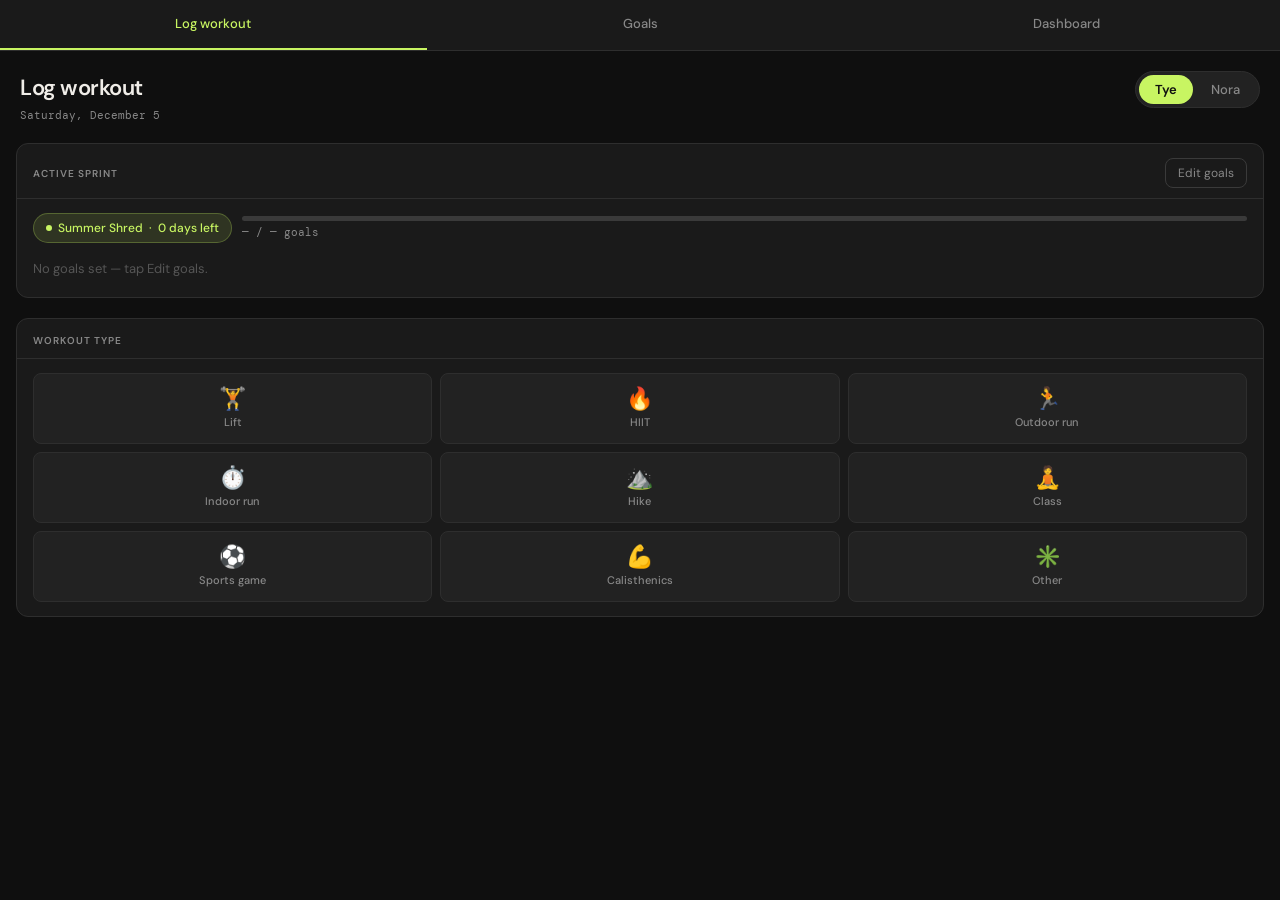
==== index.html @ f5553353 "Add files via upload" ====
<!DOCTYPE html>
<html lang="en">
<head>
<meta charset="UTF-8">
<meta name="viewport" content="width=device-width, initial-scale=1.0, maximum-scale=1.0">
<title>Workout Log</title>
<link rel="preconnect" href="https://fonts.googleapis.com">
<link href="https://fonts.googleapis.com/css2?family=DM+Mono:wght@400;500&family=DM+Sans:wght@300;400;500;600&display=swap" rel="stylesheet">
<link rel="stylesheet" href="styles.css">
</head>
<body>

<canvas id="confetti-canvas"></canvas>

<nav class="nav">
  <button class="nav-tab active" onclick="showPage('log')">Log workout</button>
  <button class="nav-tab" onclick="showPage('goals')">Goals</button>
  <a class="nav-tab" href="dashboard.html" style="text-decoration:none;">Dashboard</a>
</nav>

<!-- ═══════════ PAGE: LOG ═══════════ -->
<div class="page active" id="page-log">
  <div class="header">
    <div>
      <div class="header-title">Log workout</div>
      <div class="header-date" id="today-date"></div>
    </div>
    <div class="user-toggle">
      <button class="user-btn active" onclick="selectUser(this,'tye')">Tye</button>
      <button class="user-btn" onclick="selectUser(this,'nora')">Nora</button>
    </div>
  </div>

  <div class="section">
    <div class="section-head">
      <span>Active sprint</span>
      <button class="small-btn" onclick="showPage('goals')">Edit goals</button>
    </div>
    <div class="section-body">
      <div class="sprint-row">
        <div class="sprint-pill">
          <span class="dot"></span>
          <span id="log-sprint-name">—</span> · <span id="log-sprint-days">—</span>
        </div>
        <div class="sprint-progress-wrap">
          <div class="sprint-progress-track">
            <div class="sprint-progress-fill" id="sprint-prog-fill" style="width:0%;"></div>
          </div>
          <div class="sprint-progress-label" id="sprint-prog-label">— / — goals</div>
        </div>
      </div>
      <div id="log-goals-preview">
        <div style="font-size:13px;color:var(--hint);padding:4px 0;">Loading goals…</div>
      </div>
    </div>
  </div>

  <div class="section">
    <div class="section-head">Workout type</div>
    <div class="type-grid">
      <div class="type-card" onclick="selectType(this,'lift')"><span class="icon">🏋️</span><span>Lift</span></div>
      <div class="type-card" onclick="selectType(this,'hiit')"><span class="icon">🔥</span><span>HIIT</span></div>
      <div class="type-card" onclick="selectType(this,'outdoor-run')"><span class="icon">🏃</span><span>Outdoor run</span></div>
      <div class="type-card" onclick="selectType(this,'indoor-run')"><span class="icon">⏱️</span><span>Indoor run</span></div>
      <div class="type-card" onclick="selectType(this,'hike')"><span class="icon">⛰️</span><span>Hike</span></div>
      <div class="type-card" onclick="selectType(this,'class')"><span class="icon">🧘</span><span>Class</span></div>
      <div class="type-card" onclick="selectType(this,'sports')"><span class="icon">⚽</span><span>Sports game</span></div>
      <div class="type-card" onclick="selectType(this,'calisthenics')"><span class="icon">💪</span><span>Calisthenics</span></div>
      <div class="type-card" onclick="selectType(this,'other')"><span class="icon">✳️</span><span>Other</span></div>
    </div>
  </div>

  <div id="dynamic-area"></div>

  <div class="section" id="feel-section" style="display:none;">
    <div class="section-head">How'd it feel?</div>
    <div class="section-body">
      <div class="feel-row">
        <button class="feel-btn" onclick="selectFeel(this,1)">😴</button>
        <button class="feel-btn" onclick="selectFeel(this,2)">😕</button>
        <button class="feel-btn" onclick="selectFeel(this,3)">😐</button>
        <button class="feel-btn" onclick="selectFeel(this,4)">💪</button>
        <button class="feel-btn" onclick="selectFeel(this,5)">🔥</button>
      </div>
      <div class="feel-labels"><span>Dead</span><span>Meh</span><span>Ok</span><span>Good</span><span>Fire</span></div>
      <div class="divider"></div>
      <div class="field">
        <label>Notes</label>
        <textarea id="notes-field" placeholder="PRs, how you felt, what to adjust next time…"></textarea>
      </div>
    </div>
  </div>

  <div class="submit-wrap" id="submit-wrap" style="display:none;">
    <button class="submit-btn" id="submit-btn" onclick="handleSubmit()">Save workout</button>
  </div>
</div>

<!-- ═══════════ PAGE: GOALS ═══════════ -->
<div class="page" id="page-goals">
  <div class="header">
    <div>
      <div class="header-title">Goals</div>
      <div class="header-date">Manage sprints and track progress</div>
    </div>
  </div>

  <div class="section" style="margin-top:20px;">
    <div class="section-head">Current sprint</div>
    <div class="section-body">
      <div style="display:flex;align-items:center;justify-content:space-between;margin-bottom:12px;">
        <div>
          <div style="font-size:15px;font-weight:500;" id="sprint-name-display">—</div>
          <div style="font-size:12px;color:var(--muted);margin-top:2px;" id="sprint-dates-display"></div>
        </div>
        <span style="font-family:'DM Mono',monospace;font-size:12px;color:var(--accent);" id="sprint-days-display"></span>
      </div>
      <div class="sprint-edit-row">
        <input type="text" id="sprint-name-input" placeholder="Sprint name">
      </div>
      <div class="sprint-edit-row" style="margin-top:8px;">
        <input type="date" id="sprint-start-input" title="Start date">
        <input type="date" id="sprint-end-input" title="End date">
      </div>
      <div style="display:flex;gap:8px;margin-top:2px;padding:0 2px;">
        <span style="flex:1;font-size:11px;color:var(--muted);">Start date</span>
        <span style="flex:1;font-size:11px;color:var(--muted);">End date</span>
      </div>
      <button class="add-btn" onclick="saveSprint()">Save sprint</button>
      <button class="add-btn" onclick="resetGoalsAndSprint()" style="margin-top:6px;border-color:rgba(255,95,95,0.3);color:var(--red);">⚠ Clear all goals & sprint (this device)</button>
    </div>
  </div>

  <div class="goals-user-toggle">
    <button class="goals-user-btn active" onclick="switchGoalsUser(this,'tye')">Tye's goals</button>
    <button class="goals-user-btn" onclick="switchGoalsUser(this,'nora')">Nora's goals</button>
  </div>

  <div style="margin:12px 16px 0;" id="goals-container"></div>

  <div class="section" style="margin-top:12px;">
    <div class="section-head">Add new goal</div>
    <div class="section-body">

      <div class="field-group" style="margin-bottom:14px;">
        <div class="field">
          <label>Goal description</label>
          <input type="text" id="new-goal-label" placeholder="e.g. Bench press 225 lbs × 5 reps">
        </div>
      </div>

      <div style="font-size:11px;font-weight:600;letter-spacing:0.07em;text-transform:uppercase;color:var(--muted);margin-bottom:8px;">Goal type</div>
      <div class="goal-type-selector">
        <button class="goal-type-btn active" onclick="selectGoalType(this,'checkbox')">✓ Checkbox</button>
        <button class="goal-type-btn" onclick="selectGoalType(this,'performance')">📈 Performance</button>
        <button class="goal-type-btn" onclick="selectGoalType(this,'count')">🔢 Count</button>
      </div>

      <!-- Checkbox fields -->
      <div class="goal-type-fields show" id="gtf-checkbox">
        <div class="field-group">
          <div class="field"><label>Workout type</label>
            <select id="new-goal-type-cb">
              <option value="lift">Lift</option><option value="outdoor-run">Outdoor run</option>
              <option value="indoor-run">Indoor run</option><option value="hiit">HIIT</option>
              <option value="hike">Hike</option><option value="class">Class</option>
              <option value="sports">Sports</option><option value="calisthenics">Calisthenics</option>
              <option value="other">Other</option>
            </select>
          </div>
        </div>
      </div>

      <!-- Performance fields -->
      <div class="goal-type-fields" id="gtf-performance">
        <div class="field-group cols-2">
          <div class="field"><label>Workout type</label>
            <select id="new-goal-type-perf" onchange="updateMetricOptions()">
              <option value="lift">Lift</option><option value="calisthenics">Calisthenics</option>
              <option value="outdoor-run">Outdoor run</option><option value="indoor-run">Indoor run</option>
              <option value="hike">Hike</option><option value="other">Other</option>
            </select>
          </div>
          <div class="field"><label>Metric</label><select id="new-goal-metric"></select></div>
        </div>
        <div class="field-group" id="perf-exercise-wrap">
          <div class="field"><label>Exercise name</label>
            <div class="autocomplete-wrap">
              <input type="text" id="new-goal-exercise" placeholder="e.g. Bench press"
                oninput="acFilter('new-goal-exercise','ac-goal-ex')"
                onblur="acHide('ac-goal-ex')" autocomplete="off">
              <div class="autocomplete-list" id="ac-goal-ex"></div>
            </div>
          </div>
        </div>
        <div class="field-group cols-2">
          <div class="field"><label>Target value</label>
            <input type="number" id="new-goal-target-val" placeholder="e.g. 5" inputmode="decimal">
          </div>
          <div class="field"><label>Target unit</label>
            <input type="text" id="new-goal-target-unit" placeholder="reps, lbs, min…">
          </div>
        </div>
      </div>

      <!-- Count fields -->
      <div class="goal-type-fields" id="gtf-count">
        <div class="field-group cols-2">
          <div class="field"><label>Workout type</label>
            <select id="new-goal-type-count">
              <option value="hike">Hike</option><option value="lift">Lift</option>
              <option value="outdoor-run">Outdoor run</option><option value="hiit">HIIT</option>
              <option value="class">Class</option><option value="sports">Sports</option>
              <option value="other">Other</option>
            </select>
          </div>
          <div class="field"><label>Target count</label>
            <input type="number" id="new-goal-count-total" placeholder="e.g. 2" inputmode="numeric">
          </div>
        </div>
        <div class="field-group cols-2">
          <div class="field"><label>Unit label</label>
            <input type="text" id="new-goal-count-unit" placeholder="hikes, sessions…">
          </div>
          <div class="field"><label>Min elevation ft (hike only)</label>
            <input type="number" id="new-goal-count-filter" placeholder="e.g. 3000">
          </div>
        </div>
      </div>

      <button class="add-btn" style="margin-top:14px;" onclick="addGoal()">＋ Add goal</button>
    </div>
  </div>
</div>

<div class="toast" id="toast"></div>
<iframe name="submit-frame" id="submit-frame" style="display:none;"></iframe>
<script src="app.js"></script>
</body>
</html>
---- styles.css ----
:root {
  --bg:#0f0f0f;--surface:#1a1a1a;--surface2:#222;--border:#2e2e2e;--border2:#3a3a3a;
  --text:#f0ede8;--muted:#888;--hint:#555;--accent:#c8f562;--accent-dim:rgba(200,245,98,0.12);
  --accent-text:#0f0f0f;--red:#ff5f5f;--amber:#f5a623;--radius:12px;--radius-sm:8px;
  --green-dim:rgba(59,109,17,0.15);
}
*{box-sizing:border-box;margin:0;padding:0;-webkit-tap-highlight-color:transparent;}
body{background:var(--bg);color:var(--text);font-family:'DM Sans',sans-serif;font-size:15px;line-height:1.5;min-height:100vh;padding-bottom:60px;}

/* Nav */
.nav{display:flex;background:var(--surface);border-bottom:1px solid var(--border);position:sticky;top:0;z-index:50;}
.nav-tab{flex:1;padding:14px 8px;text-align:center;font-size:13px;font-weight:500;color:var(--muted);cursor:pointer;border-bottom:2px solid transparent;transition:all 0.15s;background:none;border-top:none;border-left:none;border-right:none;font-family:'DM Sans',sans-serif;}
.nav-tab.active{color:var(--accent);border-bottom-color:var(--accent);}

/* Pages */
.page{display:none;}.page.active{display:block;}

/* Header */
.header{padding:20px 20px 0;display:flex;align-items:flex-start;justify-content:space-between;}
.header-title{font-size:22px;font-weight:600;letter-spacing:-0.5px;}
.header-date{font-family:'DM Mono',monospace;font-size:11px;color:var(--muted);margin-top:3px;}

/* User toggle */
.user-toggle{display:flex;background:var(--surface2);border-radius:30px;padding:3px;gap:2px;border:1px solid var(--border);}
.user-btn{padding:6px 16px;border-radius:30px;border:none;background:transparent;color:var(--muted);font-family:'DM Sans',sans-serif;font-size:13px;font-weight:500;cursor:pointer;transition:all 0.18s;}
.user-btn.active{background:var(--accent);color:var(--accent-text);font-weight:600;}

/* Sections */
.section{margin:20px 16px 0;background:var(--surface);border-radius:var(--radius);border:1px solid var(--border);overflow:hidden;}
.section-head{padding:14px 16px 10px;font-size:10px;font-weight:600;letter-spacing:0.1em;text-transform:uppercase;color:var(--muted);border-bottom:1px solid var(--border);display:flex;align-items:center;justify-content:space-between;}
.section-body{padding:14px 16px;}

/* Sprint row */
.sprint-row{display:flex;align-items:center;gap:10px;margin-bottom:12px;flex-wrap:wrap;}
.sprint-pill{display:inline-flex;align-items:center;gap:6px;background:var(--accent-dim);border:1px solid rgba(200,245,98,0.25);border-radius:30px;padding:5px 12px;font-size:12px;font-weight:500;color:var(--accent);white-space:nowrap;}
.sprint-pill .dot{width:6px;height:6px;border-radius:50%;background:var(--accent);}
.sprint-progress-wrap{flex:1;min-width:80px;}
.sprint-progress-track{height:5px;background:var(--border2);border-radius:3px;overflow:hidden;}
.sprint-progress-fill{height:100%;border-radius:3px;background:var(--accent);transition:width 0.5s ease;}
.sprint-progress-label{font-size:11px;color:var(--muted);margin-top:3px;font-family:'DM Mono',monospace;}

/* Goal preview rows on log page */
.goal-preview-row{display:flex;align-items:center;gap:10px;padding:8px 0;border-bottom:1px solid var(--border);}
.goal-preview-row:last-child{border-bottom:none;}
.goal-preview-row.completed{background:var(--green-dim);margin:0 -16px;padding:8px 16px;}
.goal-preview-label{flex:1;font-size:13px;color:var(--text);}
.goal-preview-label.completed{color:var(--accent);text-decoration:line-through;text-decoration-color:rgba(200,245,98,0.5);}
.goal-preview-right{font-size:12px;color:var(--muted);text-align:right;min-width:90px;}
.goal-preview-right.completed{color:var(--accent);font-weight:500;}

/* Type grid */
.type-grid{display:grid;grid-template-columns:repeat(3,1fr);gap:8px;padding:14px 16px;}
.type-card{display:flex;flex-direction:column;align-items:center;gap:6px;padding:14px 8px;background:var(--surface2);border:1px solid var(--border);border-radius:var(--radius-sm);cursor:pointer;transition:all 0.15s;text-align:center;}
.type-card:active{transform:scale(0.96);}
.type-card.selected{border-color:var(--accent);background:var(--accent-dim);}
.type-card .icon{font-size:22px;line-height:1;}
.type-card span{font-size:11px;font-weight:500;color:var(--muted);line-height:1.2;}
.type-card.selected span{color:var(--accent);}

/* Fields */
.field-group{display:grid;gap:12px;margin-bottom:12px;}
.field-group.cols-2{grid-template-columns:1fr 1fr;}
.field-group.cols-3{grid-template-columns:1fr 1fr 1fr;}
.field-group:last-child{margin-bottom:0;}
.field{display:flex;flex-direction:column;gap:5px;}
.field label{font-size:11px;font-weight:500;text-transform:uppercase;letter-spacing:0.07em;color:var(--muted);}
.field input,.field select,.field textarea{background:var(--surface2);border:1px solid var(--border2);border-radius:var(--radius-sm);color:var(--text);font-family:'DM Sans',sans-serif;font-size:15px;padding:10px 12px;width:100%;outline:none;transition:border-color 0.15s;-webkit-appearance:none;}
.field input:focus,.field select:focus,.field textarea:focus{border-color:var(--accent);}
.field select{background-image:url("data:image/svg+xml,%3Csvg xmlns='http://www.w3.org/2000/svg' width='12' height='8' viewBox='0 0 12 8'%3E%3Cpath d='M1 1l5 5 5-5' stroke='%23888' stroke-width='1.5' fill='none' stroke-linecap='round'/%3E%3C/svg%3E");background-repeat:no-repeat;background-position:right 12px center;padding-right:32px;}
.field textarea{resize:vertical;min-height:72px;}
.field input[type="date"]::-webkit-calendar-picker-indicator{filter:invert(0.6);}

/* Autocomplete */
.autocomplete-wrap{position:relative;}
.autocomplete-list{position:absolute;top:100%;left:0;right:0;background:var(--surface);border:1px solid var(--border2);border-radius:var(--radius-sm);z-index:20;max-height:180px;overflow-y:auto;display:none;box-shadow:0 8px 24px rgba(0,0,0,0.4);}
.autocomplete-list.show{display:block;}
.autocomplete-item{padding:10px 12px;font-size:14px;cursor:pointer;color:var(--text);}
.autocomplete-item:hover{background:var(--accent-dim);color:var(--accent);}
.autocomplete-new{padding:10px 12px;font-size:13px;color:var(--accent);cursor:pointer;border-top:1px solid var(--border);display:flex;align-items:center;gap:6px;}
.autocomplete-new:hover{background:var(--accent-dim);}

/* Lift exercise blocks */
.exercise-block{background:var(--surface2);border:1px solid var(--border);border-radius:var(--radius-sm);margin-bottom:10px;overflow:hidden;}
.exercise-block-head{display:flex;align-items:center;gap:8px;padding:10px 12px;border-bottom:1px solid var(--border);}
.exercise-name{flex:1;background:transparent;border:none;color:var(--text);font-family:'DM Sans',sans-serif;font-size:14px;font-weight:500;outline:none;}
.exercise-name::placeholder{color:var(--hint);}
.remove-btn{background:none;border:none;color:var(--hint);font-size:18px;cursor:pointer;padding:2px 4px;line-height:1;}
.remove-btn:active{color:var(--red);}
.sets-header{display:grid;grid-template-columns:32px 1fr 1fr 1fr 32px;gap:6px;padding:6px 12px;background:rgba(0,0,0,0.2);}
.sets-header span{font-size:10px;font-weight:600;text-transform:uppercase;letter-spacing:0.07em;color:var(--hint);text-align:center;}
.set-row{display:grid;grid-template-columns:32px 1fr 1fr 1fr 32px;gap:6px;padding:6px 12px;border-top:1px solid var(--border);align-items:center;}
.set-num{font-family:'DM Mono',monospace;font-size:12px;color:var(--muted);text-align:center;}
.set-input{background:var(--surface);border:1px solid var(--border);border-radius:6px;color:var(--text);font-family:'DM Mono',monospace;font-size:14px;padding:7px 4px;text-align:center;width:100%;outline:none;}
.set-input:focus{border-color:var(--accent);}
.set-del{background:none;border:none;color:var(--hint);font-size:16px;cursor:pointer;text-align:center;padding:0;}
.set-del:active{color:var(--red);}

/* Buttons */
.add-btn{width:100%;padding:10px;background:none;border:1px dashed var(--border2);border-radius:var(--radius-sm);color:var(--muted);font-family:'DM Sans',sans-serif;font-size:13px;font-weight:500;cursor:pointer;display:flex;align-items:center;justify-content:center;gap:6px;transition:all 0.15s;margin-top:8px;}
.add-btn:active{border-color:var(--accent);color:var(--accent);}
.small-btn{padding:6px 12px;background:none;border:1px solid var(--border2);border-radius:var(--radius-sm);color:var(--muted);font-family:'DM Sans',sans-serif;font-size:12px;cursor:pointer;}
.danger-btn{padding:6px 12px;background:none;border:1px solid rgba(255,95,95,0.3);border-radius:var(--radius-sm);color:var(--red);font-family:'DM Sans',sans-serif;font-size:12px;cursor:pointer;}

/* Feel rating */
.feel-row{display:flex;gap:8px;justify-content:center;padding:4px 0;}
.feel-btn{width:52px;height:52px;border-radius:12px;border:1px solid var(--border);background:var(--surface2);font-size:24px;cursor:pointer;display:flex;align-items:center;justify-content:center;transition:all 0.15s;}
.feel-btn:active{transform:scale(0.9);}
.feel-btn.active{border-color:var(--accent);background:var(--accent-dim);transform:scale(1.08);}
.feel-labels{display:flex;justify-content:space-between;padding:4px 4px 0;}
.feel-labels span{font-size:10px;color:var(--hint);text-align:center;width:52px;}

/* Submit */
.submit-wrap{margin:20px 16px 0;}
.submit-btn{width:100%;padding:16px;background:var(--accent);color:var(--accent-text);border:none;border-radius:var(--radius);font-family:'DM Sans',sans-serif;font-size:16px;font-weight:700;cursor:pointer;transition:opacity 0.15s,transform 0.1s;}
.submit-btn:active{transform:scale(0.98);opacity:0.9;}
.submit-btn:disabled{opacity:0.4;cursor:not-allowed;}

/* Goals page */
.goals-user-toggle{display:flex;gap:8px;margin:20px 16px 0;}
.goals-user-btn{flex:1;padding:10px;border-radius:var(--radius-sm);border:1px solid var(--border);background:var(--surface);color:var(--muted);font-family:'DM Sans',sans-serif;font-size:14px;font-weight:500;cursor:pointer;text-align:center;transition:all 0.15s;}
.goals-user-btn.active{border-color:var(--accent);background:var(--accent-dim);color:var(--accent);}

/* Goal cards */
.goal-card{background:var(--surface);border:1px solid var(--border);border-radius:var(--radius-sm);padding:14px;margin-bottom:10px;transition:all 0.3s;}
.goal-card.achieved{border-color:rgba(200,245,98,0.4);background:linear-gradient(135deg,var(--surface) 0%,rgba(200,245,98,0.05) 100%);}
.goal-card-top{display:flex;align-items:flex-start;justify-content:space-between;gap:8px;margin-bottom:6px;}
.goal-card-label{font-size:14px;font-weight:500;color:var(--text);flex:1;transition:all 0.3s;}
.goal-card-label.achieved{color:var(--accent);text-decoration:line-through;text-decoration-color:rgba(200,245,98,0.6);}
.goal-card-type-pill{font-size:10px;color:var(--muted);background:var(--surface2);border-radius:20px;padding:2px 8px;white-space:nowrap;border:1px solid var(--border);}
.goal-achieved-banner{display:flex;align-items:center;gap:8px;background:var(--green-dim);border:1px solid rgba(200,245,98,0.3);border-radius:var(--radius-sm);padding:8px 12px;margin:6px 0 8px;font-size:13px;font-weight:500;color:var(--accent);}
.goal-card-stat{font-family:'DM Mono',monospace;font-size:13px;color:var(--accent);margin:4px 0 8px;padding:8px 10px;background:var(--accent-dim);border-radius:var(--radius-sm);border:1px solid rgba(200,245,98,0.2);}
.goal-card-stat.empty{color:var(--muted);background:var(--surface2);border-color:var(--border);font-family:'DM Sans',sans-serif;font-style:italic;}
.goal-count-row{display:flex;align-items:center;gap:10px;margin:6px 0 8px;}
.goal-count-track{flex:1;height:5px;background:var(--border2);border-radius:3px;overflow:hidden;}
.goal-count-fill{height:100%;border-radius:3px;background:var(--accent);transition:width 0.4s;}
.goal-count-label{font-family:'DM Mono',monospace;font-size:13px;color:var(--muted);white-space:nowrap;}
.goal-checkbox-row{display:flex;align-items:center;gap:10px;margin:8px 0;}
.goal-checkbox{width:26px;height:26px;border-radius:6px;border:1.5px solid var(--border2);background:var(--surface2);cursor:pointer;display:flex;align-items:center;justify-content:center;font-size:15px;transition:all 0.2s;flex-shrink:0;}
.goal-checkbox.checked{background:var(--accent);border-color:var(--accent);color:var(--accent-text);}
.goal-checkbox-label{font-size:13px;color:var(--muted);transition:all 0.3s;}
.goal-checkbox-label.checked{color:var(--accent);}
.goal-card-actions{display:flex;gap:8px;margin-top:8px;}

/* Sprint editor */
.sprint-edit-row{display:flex;gap:8px;margin-top:10px;}
.sprint-edit-row input{flex:1;background:var(--surface2);border:1px solid var(--border2);border-radius:var(--radius-sm);color:var(--text);font-family:'DM Sans',sans-serif;font-size:14px;padding:8px 10px;outline:none;}
.sprint-edit-row input:focus{border-color:var(--accent);}
.sprint-edit-row input[type="date"]::-webkit-calendar-picker-indicator{filter:invert(0.6);}

/* Add goal form */
.goal-type-selector{display:grid;grid-template-columns:repeat(3,1fr);gap:8px;margin-bottom:14px;}
.goal-type-btn{padding:10px 6px;border-radius:var(--radius-sm);border:1px solid var(--border);background:var(--surface2);color:var(--muted);font-family:'DM Sans',sans-serif;font-size:12px;font-weight:500;cursor:pointer;text-align:center;transition:all 0.15s;}
.goal-type-btn.active{border-color:var(--accent);background:var(--accent-dim);color:var(--accent);}
.goal-type-fields{display:none;}
.goal-type-fields.show{display:block;}

/* Toast */
.toast{position:fixed;bottom:24px;left:50%;transform:translateX(-50%) translateY(80px);background:var(--surface);border:1px solid var(--border2);border-radius:30px;padding:12px 24px;font-size:14px;font-weight:500;color:var(--text);box-shadow:0 8px 32px rgba(0,0,0,0.5);transition:transform 0.3s cubic-bezier(0.34,1.56,0.64,1);white-space:nowrap;z-index:100;}
.toast.show{transform:translateX(-50%) translateY(0);}
.toast.success{border-color:rgba(200,245,98,0.4);color:var(--accent);}
.toast.error{border-color:rgba(255,95,95,0.4);color:var(--red);}

/* Spinner */
.spinner{display:inline-block;width:16px;height:16px;border:2px solid rgba(15,15,15,0.3);border-top-color:var(--accent-text);border-radius:50%;animation:spin 0.6s linear infinite;vertical-align:middle;margin-right:6px;}
@keyframes spin{to{transform:rotate(360deg);}}

.divider{height:1px;background:var(--border);margin:12px 0;}
.fade-in{animation:fadeIn 0.25s ease both;}
@keyframes fadeIn{from{opacity:0;transform:translateY(8px);}to{opacity:1;transform:translateY(0);}}

/* Confetti canvas */
#confetti-canvas{position:fixed;top:0;left:0;width:100%;height:100%;pointer-events:none;z-index:200;display:none;}
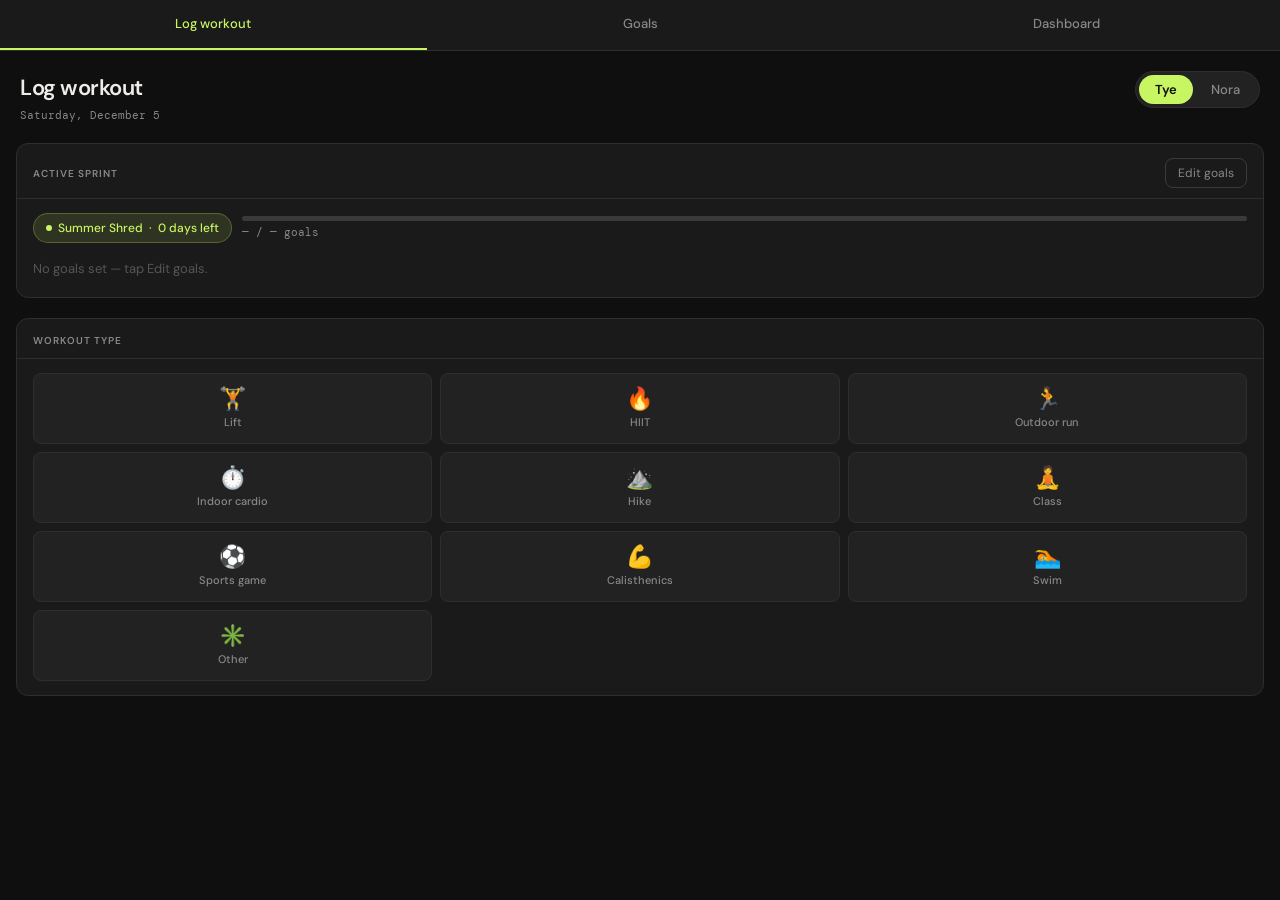
==== commit 27c15e22: "Add files via upload" ====
--- a/index.html
+++ b/index.html
@@ -61,11 +61,12 @@
       <div class="type-card" onclick="selectType(this,'lift')"><span class="icon">🏋️</span><span>Lift</span></div>
       <div class="type-card" onclick="selectType(this,'hiit')"><span class="icon">🔥</span><span>HIIT</span></div>
       <div class="type-card" onclick="selectType(this,'outdoor-run')"><span class="icon">🏃</span><span>Outdoor run</span></div>
-      <div class="type-card" onclick="selectType(this,'indoor-run')"><span class="icon">⏱️</span><span>Indoor run</span></div>
+      <div class="type-card" onclick="selectType(this,'indoor-cardio')"><span class="icon">⏱️</span><span>Indoor cardio</span></div>
       <div class="type-card" onclick="selectType(this,'hike')"><span class="icon">⛰️</span><span>Hike</span></div>
       <div class="type-card" onclick="selectType(this,'class')"><span class="icon">🧘</span><span>Class</span></div>
       <div class="type-card" onclick="selectType(this,'sports')"><span class="icon">⚽</span><span>Sports game</span></div>
       <div class="type-card" onclick="selectType(this,'calisthenics')"><span class="icon">💪</span><span>Calisthenics</span></div>
+      <div class="type-card" onclick="selectType(this,'swim')"><span class="icon">🏊</span><span>Swim</span></div>
       <div class="type-card" onclick="selectType(this,'other')"><span class="icon">✳️</span><span>Other</span></div>
     </div>
   </div>
@@ -194,11 +195,16 @@
           </div>
         </div>
         <div class="field-group cols-2">
-          <div class="field"><label>Target value</label>
+          <div class="field"><label>Target reps</label>
             <input type="number" id="new-goal-target-val" placeholder="e.g. 5" inputmode="decimal">
           </div>
           <div class="field"><label>Target unit</label>
             <input type="text" id="new-goal-target-unit" placeholder="reps, lbs, min…">
+          </div>
+        </div>
+        <div class="field-group" id="target-weight-wrap">
+          <div class="field"><label>Target weight (lbs) — for "max reps at weight"</label>
+            <input type="number" id="new-goal-target-weight" placeholder="e.g. 285" inputmode="decimal">
           </div>
         </div>
       </div>
--- a/styles.css
+++ b/styles.css
@@ -94,6 +94,9 @@
 .set-input:focus{border-color:var(--accent);}
 .set-del{background:none;border:none;color:var(--hint);font-size:16px;cursor:pointer;text-align:center;padding:0;}
 .set-del:active{color:var(--red);}
+.superset-connector{display:flex;align-items:center;justify-content:center;margin:0 0 0 3px;position:relative;}
+.superset-connector::before{content:'';position:absolute;left:11px;top:0;bottom:0;width:3px;background:#7F77DD;opacity:0.6;}
+.superset-connector span{background:rgba(127,119,221,0.15);color:#7F77DD;font-size:10px;font-weight:600;letter-spacing:0.1em;padding:3px 10px;border-radius:20px;border:1px solid rgba(127,119,221,0.3);position:relative;z-index:1;}
 
 /* Buttons */
 .add-btn{width:100%;padding:10px;background:none;border:1px dashed var(--border2);border-radius:var(--radius-sm);color:var(--muted);font-family:'DM Sans',sans-serif;font-size:13px;font-weight:500;cursor:pointer;display:flex;align-items:center;justify-content:center;gap:6px;transition:all 0.15s;margin-top:8px;}
